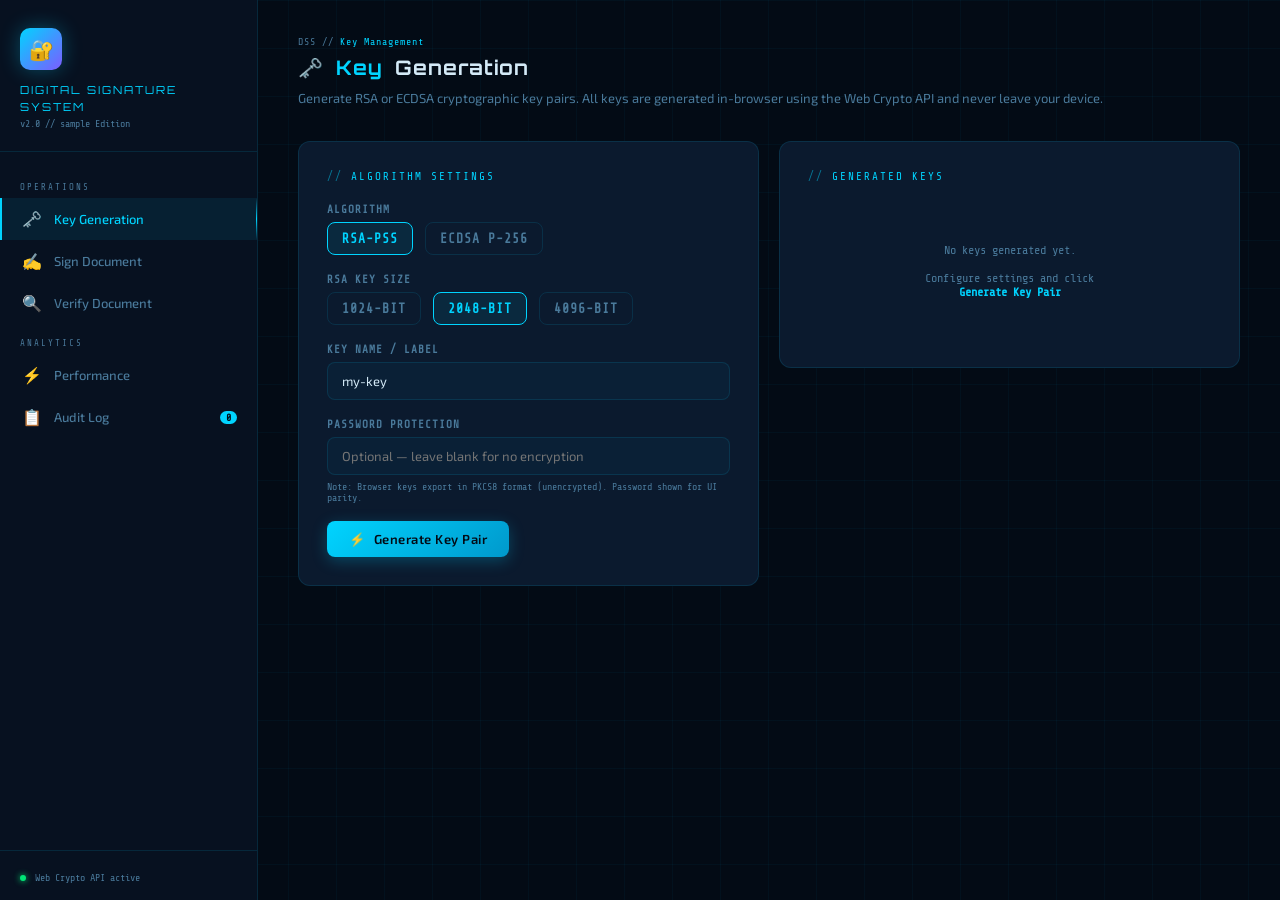
==== index.html @ 2f8202ab "Rename page.html to index.html" ====
<!DOCTYPE html>
<html lang="en">
<head>
  <meta charset="UTF-8">
  <meta name="viewport" content="width=device-width, initial-scale=1.0">
  <title>Digital Signature System</title>

  <!-- Google Fonts -->
  <link rel="preconnect" href="https://fonts.googleapis.com">
  <link href="https://fonts.googleapis.com/css2?family=Orbitron:wght@400;600;800&family=Exo+2:ital,wght@0,300;0,400;0,500;0,600;1,300&family=Share+Tech+Mono&display=swap" rel="stylesheet">

  <!-- Stylesheet -->
  <link rel="stylesheet" href="style.css">
</head>
<body>

<div id="app">

  <!-- ===================== SIDEBAR ===================== -->
  <aside id="sidebar">

    <div class="logo-area">
      <div class="logo-icon">🔐</div>
      <div class="logo-title">Digital Signature<br>System</div>
      <div class="logo-sub">v2.0 // sample Edition</div>
    </div>

    <nav>
      <div class="nav-section-label">Operations</div>
      <a class="active" data-tab="keygen">
        <span class="nav-icon">🗝️</span> Key Generation
      </a>
      <a data-tab="sign">
        <span class="nav-icon">✍️</span> Sign Document
      </a>
      <a data-tab="verify">
        <span class="nav-icon">🔍</span> Verify Document
      </a>
      <div class="nav-section-label">Analytics</div>
      <a data-tab="performance">
        <span class="nav-icon">⚡</span> Performance
      </a>
      <a data-tab="audit">
        <span class="nav-icon">📋</span> Audit Log
        <span class="nav-badge" id="log-count">0</span>
      </a>
    </nav>

    <div class="sidebar-footer">
      <span class="status-dot"></span>
      <span class="status-text">Web Crypto API active</span>
    </div>

  </aside>

  <!-- ===================== MAIN ===================== -->
  <main id="main">

    <!-- ─────────────── TAB 1: KEY GENERATION ─────────────── -->
    <section id="tab-keygen" class="section active">

      <div class="section-header">
        <div class="breadcrumb">DSS // <span>Key Management</span></div>
        <h1>🗝️ <span class="accent">Key</span> Generation</h1>
        <p>Generate RSA or ECDSA cryptographic key pairs. All keys are generated in-browser using the Web Crypto API and never leave your device.</p>
      </div>

      <div class="grid-2">

        <div>
          <div class="card">
            <div class="card-title">Algorithm Settings</div>

            <div class="form-row">
              <label>Algorithm</label>
              <div class="radio-group">
                <label class="radio-opt">
                  <input type="radio" name="kg-algo" value="RSA" checked onchange="toggleKeySize()"> RSA-PSS
                </label>
                <label class="radio-opt">
                  <input type="radio" name="kg-algo" value="ECDSA" onchange="toggleKeySize()"> ECDSA P-256
                </label>
              </div>
            </div>

            <div class="form-row" id="rsa-size-row">
              <label>RSA Key Size</label>
              <div class="radio-group">
                <label class="radio-opt"><input type="radio" name="rsa-size" value="1024"> 1024-bit</label>
                <label class="radio-opt"><input type="radio" name="rsa-size" value="2048" checked> 2048-bit</label>
                <label class="radio-opt"><input type="radio" name="rsa-size" value="4096"> 4096-bit</label>
              </div>
            </div>

            <div class="form-row">
              <label>Key Name / Label</label>
              <input type="text" id="kg-label" placeholder="e.g. my-signing-key" value="my-key">
            </div>

            <div class="form-row">
              <label>Password Protection</label>
              <input type="password" id="kg-password" placeholder="Optional — leave blank for no encryption">
              <small style="color:var(--muted);font-size:10px;font-family:var(--font-mono)">
                Note: Browser keys export in PKCS8 format (unencrypted). Password shown for UI parity.
              </small>
            </div>

            <div style="margin-top:8px">
              <button class="btn btn-primary" id="kg-btn" onclick="generateKeys()">
                <span id="kg-btn-icon">⚡</span> Generate Key Pair
              </button>
            </div>
          </div>
        </div>

        <div>
          <div class="card">
            <div class="card-title">Generated Keys</div>

            <div id="kg-result" class="result-box"></div>

            <div id="kg-empty" style="text-align:center;padding:40px 0;color:var(--muted);font-family:var(--font-mono);font-size:12px">
              No keys generated yet.<br><br>Configure settings and click<br>
              <strong style="color:var(--primary)">Generate Key Pair</strong>
            </div>

            <div class="form-row" id="kg-priv-section" style="display:none">
              <label>Private Key (PKCS8 PEM)</label>
              <div class="key-preview" id="kg-priv-preview"></div>
              <div style="margin-top:10px;display:flex;gap:8px;flex-wrap:wrap">
                <button class="btn btn-secondary" onclick="downloadKey('private')" style="font-size:12px;padding:7px 14px">⬇ Download Private Key</button>
                <button class="btn btn-secondary" onclick="copyKey('private')" style="font-size:12px;padding:7px 14px">📋 Copy</button>
              </div>
            </div>

            <div class="sep" id="kg-sep" style="display:none"></div>

            <div class="form-row" id="kg-pub-section" style="display:none">
              <label>Public Key (SPKI PEM)</label>
              <div class="key-preview" id="kg-pub-preview"></div>
              <div style="margin-top:10px;display:flex;gap:8px;flex-wrap:wrap">
                <button class="btn btn-secondary" onclick="downloadKey('public')" style="font-size:12px;padding:7px 14px">⬇ Download Public Key</button>
                <button class="btn btn-secondary" onclick="copyKey('public')" style="font-size:12px;padding:7px 14px">📋 Copy</button>
              </div>
            </div>

          </div>
        </div>

      </div>
    </section>


    <!-- ─────────────── TAB 2: SIGN DOCUMENT ─────────────── -->
    <section id="tab-sign" class="section">

      <div class="section-header">
        <div class="breadcrumb">DSS // <span>Document Signing</span></div>
        <h1>✍️ <span class="accent">Sign</span> Document</h1>
        <p>Sign any file with your private key using RSA-PSS or ECDSA. A <code style="color:var(--primary);font-size:12px">.sig</code> JSON file will be generated for later verification.</p>
      </div>

      <div class="grid-2">

        <div>
          <div class="card">
            <div class="card-title">Document to Sign</div>
            <div class="drop-zone" id="sign-file-zone">
              <input type="file" id="sign-file-input" onchange="handleFileSelect('sign-file', this)">
              <div class="drop-icon">📄</div>
              <div class="drop-text"><strong>Click to browse</strong> or drag &amp; drop</div>
              <div class="drop-text">Any file type accepted</div>
              <div class="drop-filename" id="sign-file-name"></div>
            </div>
            <div id="sign-file-info" style="margin-top:10px;font-family:var(--font-mono);font-size:11px;color:var(--muted);display:none"></div>
          </div>

          <div class="card">
            <div class="card-title">Private Key</div>
            <div class="drop-zone">
              <input type="file" id="sign-key-input" accept=".pem" onchange="handlePEMSelect('sign-key', this)">
              <div class="drop-icon">🔑</div>
              <div class="drop-text"><strong>Upload Private Key</strong> (.pem file)</div>
              <div class="drop-filename" id="sign-key-name"></div>
            </div>
            <div style="margin-top:10px">
              <label>Or paste PEM directly</label>
              <textarea id="sign-key-paste" rows="5"
                placeholder="-----BEGIN PRIVATE KEY-----&#10;...&#10;-----END PRIVATE KEY-----"></textarea>
            </div>
          </div>
        </div>

        <div>
          <div class="card">
            <div class="card-title">Signing Options</div>

            <div class="form-row">
              <label>Algorithm</label>
              <div class="radio-group">
                <label class="radio-opt"><input type="radio" name="sign-algo" value="RSA" checked> RSA-PSS</label>
                <label class="radio-opt"><input type="radio" name="sign-algo" value="ECDSA"> ECDSA P-256</label>
              </div>
            </div>

            <div class="form-row">
              <label>Signer Name</label>
              <input type="text" id="sign-signer" placeholder="e.g. Admin, John Doe" value="Admin">
            </div>

            <button class="btn btn-primary" id="sign-btn" onclick="doSign()"
              style="width:100%;justify-content:center;margin-top:8px">
              <span id="sign-btn-icon">✍️</span> Sign Document
            </button>

            <div id="sign-result" class="result-box"></div>

            <div id="sign-download" style="display:none;margin-top:14px">
              <button class="btn btn-secondary" onclick="downloadSig()" style="width:100%;justify-content:center">
                ⬇ Download .sig File
              </button>
            </div>
          </div>

          <div class="card">
            <div class="card-title">How it works</div>
            <div style="font-size:12px;color:var(--muted);line-height:1.9;font-family:var(--font-mono)">
              <div style="margin-bottom:6px"><span style="color:var(--primary)">01</span> &nbsp;File is hashed with SHA-256</div>
              <div style="margin-bottom:6px"><span style="color:var(--primary)">02</span> &nbsp;Hash is signed with your private key</div>
              <div style="margin-bottom:6px"><span style="color:var(--primary)">03</span> &nbsp;Signature + metadata → .sig JSON</div>
              <div><span style="color:var(--primary)">04</span> &nbsp;Share file + .sig + public key</div>
            </div>
          </div>
        </div>

      </div>
    </section>


    <!-- ─────────────── TAB 3: VERIFY DOCUMENT ─────────────── -->
    <section id="tab-verify" class="section">

      <div class="section-header">
        <div class="breadcrumb">DSS // <span>Verification</span></div>
        <h1>🔍 <span class="accent">Verify</span> Document</h1>
        <p>Verify document authenticity against a signature file. Use <strong style="color:var(--warning)">Tamper Demo</strong> to see how tampering is detected in real time.</p>
      </div>

      <div class="grid-2">

        <div>
          <div class="card">
            <div class="card-title">Original Document</div>
            <div class="drop-zone">
              <input type="file" id="ver-file-input" onchange="handleFileSelect('ver-file', this)">
              <div class="drop-icon">📄</div>
              <div class="drop-text"><strong>Upload Original File</strong></div>
              <div class="drop-filename" id="ver-file-name"></div>
            </div>
          </div>

          <div class="card">
            <div class="card-title">Signature File (.sig)</div>
            <div class="drop-zone">
              <input type="file" id="ver-sig-input" accept=".sig,.json" onchange="handleSigSelect(this)">
              <div class="drop-icon">🔏</div>
              <div class="drop-text"><strong>Upload .sig File</strong></div>
              <div class="drop-filename" id="ver-sig-name"></div>
            </div>
          </div>

          <div class="card">
            <div class="card-title">Public Key</div>
            <div class="drop-zone">
              <input type="file" id="ver-key-input" accept=".pem" onchange="handlePEMSelect('ver-key', this)">
              <div class="drop-icon">🗝️</div>
              <div class="drop-text"><strong>Upload Public Key</strong> (.pem)</div>
              <div class="drop-filename" id="ver-key-name"></div>
            </div>
            <div style="margin-top:10px">
              <textarea id="ver-key-paste" rows="4"
                placeholder="-----BEGIN PUBLIC KEY-----&#10;...&#10;-----END PUBLIC KEY-----"></textarea>
            </div>
          </div>

          <div style="display:flex;gap:12px;flex-wrap:wrap">
            <button class="btn btn-primary" id="ver-btn" onclick="doVerify(false)" style="flex:1;justify-content:center">
              🔍 Verify Signature
            </button>
            <button class="btn btn-warning" id="tamper-btn" onclick="doVerify(true)" style="flex:1;justify-content:center">
              ⚠️ Tamper Demo
            </button>
          </div>
        </div>

        <div>
          <div id="ver-status-box" class="verify-status" style="display:none">
            <div class="verify-icon" id="ver-icon"></div>
            <div class="verify-label" id="ver-label"></div>
            <div class="verify-msg" id="ver-msg"></div>
            <div class="verify-details" id="ver-details"></div>
          </div>

          <div id="ver-placeholder"
            style="text-align:center;padding:80px 20px;color:var(--muted);font-family:var(--font-mono);font-size:12px">
            Upload the three files and click<br><br>
            <span style="color:var(--primary)">[ Verify Signature ]</span><br><br>
            to check document authenticity
          </div>
        </div>

      </div>
    </section>


    <!-- ─────────────── TAB 4: PERFORMANCE ─────────────── -->
    <section id="tab-performance" class="section">

      <div class="section-header">
        <div class="breadcrumb">DSS // <span>Benchmarks</span></div>
        <h1>⚡ <span class="accent">Performance</span> Comparison</h1>
        <p>Benchmark RSA-PSS (2048-bit) vs ECDSA (P-256) across key generation, signing, and verification — running entirely in your browser.</p>
      </div>

      <div class="card" style="margin-bottom:20px">
        <div class="card-title">Test Configuration</div>
        <div style="display:flex;gap:16px;align-items:flex-end;flex-wrap:wrap">
          <div style="flex:1;min-width:220px">
            <div class="form-row">
              <label>Test File (optional)</label>
              <div class="drop-zone" style="padding:16px">
                <input type="file" id="perf-file-input" onchange="handleFileSelect('perf-file', this)">
                <div class="drop-text"><strong>Upload</strong> or use auto-generated 32 KB data</div>
                <div class="drop-filename" id="perf-file-name"></div>
              </div>
            </div>
          </div>
          <div style="flex:1;min-width:220px">
            <div class="form-row">
              <label>Iterations</label>
              <select id="perf-iters">
                <option value="1">1 iteration (fast)</option>
                <option value="3" selected>3 iterations</option>
                <option value="5">5 iterations</option>
              </select>
            </div>
            <button class="btn btn-primary" id="perf-btn" onclick="runBenchmark()"
              style="width:100%;justify-content:center">
              <span id="perf-btn-icon">⚡</span> Run Benchmark
            </button>
          </div>
        </div>
      </div>

      <div id="perf-stats" class="stats-bar" style="display:none">
        <div class="stat-card"><div class="stat-num" id="stat-rsa-keygen">—</div><div class="stat-label">RSA Keygen (ms)</div></div>
        <div class="stat-card"><div class="stat-num" id="stat-ecdsa-keygen">—</div><div class="stat-label">ECDSA Keygen (ms)</div></div>
        <div class="stat-card"><div class="stat-num" id="stat-rsa-sign">—</div><div class="stat-label">RSA Sign (ms)</div></div>
        <div class="stat-card"><div class="stat-num" id="stat-ecdsa-sign">—</div><div class="stat-label">ECDSA Sign (ms)</div></div>
      </div>

      <div class="card">
        <div class="card-title">Benchmark Results</div>
        <div id="perf-progress" style="display:none;padding:24px;text-align:center;color:var(--muted);font-family:var(--font-mono);font-size:12px">
          <div class="spinner" style="margin:0 auto 14px"></div>
          Running — <span id="perf-progress-text"></span>
        </div>
        <table class="perf-table" id="perf-table">
          <thead>
            <tr>
              <th>Metric</th>
              <th><span class="chip chip-rsa">RSA-PSS 2048</span></th>
              <th><span class="chip chip-ecdsa">ECDSA P-256</span></th>
              <th>Faster / Smaller</th>
            </tr>
          </thead>
          <tbody id="perf-tbody">
            <tr><td colspan="4" style="text-align:center;color:var(--muted);font-size:12px;padding:40px">No data yet. Run the benchmark above.</td></tr>
          </tbody>
        </table>
        <div id="perf-note" style="display:none;margin-top:16px;padding:14px;background:rgba(0,200,255,0.05);border-radius:8px;font-family:var(--font-mono);font-size:11px;color:var(--muted);line-height:1.8">
          <strong style="color:var(--primary)">Key Insight:</strong>
          ECDSA P-256 provides equivalent security to RSA-2048 with much smaller key and signature sizes, and generally faster key generation &amp; signing. Timings vary by hardware and browser.
        </div>
      </div>

    </section>


    <!-- ─────────────── TAB 5: AUDIT LOG ─────────────── -->
    <section id="tab-audit" class="section">

      <div class="section-header">
        <div class="breadcrumb">DSS // <span>System Logs</span></div>
        <h1>📋 <span class="accent">Audit</span> Log</h1>
        <p>Real-time log of all cryptographic operations in this session. Stored in-memory only — cleared on page refresh.</p>
      </div>

      <div class="stats-bar">
        <div class="stat-card"><div class="stat-num" id="total-ops">0</div><div class="stat-label">Total Operations</div></div>
        <div class="stat-card"><div class="stat-num" id="total-signs">0</div><div class="stat-label">Files Signed</div></div>
        <div class="stat-card"><div class="stat-num" id="total-valid">0</div><div class="stat-label">Valid Verifications</div></div>
        <div class="stat-card"><div class="stat-num" id="total-invalid">0</div><div class="stat-label">Failed / Invalid</div></div>
      </div>

      <div class="card">
        <div style="display:flex;align-items:center;justify-content:space-between;margin-bottom:16px">
          <div class="card-title" style="margin-bottom:0">Terminal Output</div>
          <div style="display:flex;gap:8px">
            <button class="btn btn-secondary" onclick="clearLog()" style="font-size:11px;padding:6px 12px">🗑 Clear</button>
            <button class="btn btn-secondary" onclick="exportLog()" style="font-size:11px;padding:6px 12px">⬇ Export JSON</button>
          </div>
        </div>
        <div class="terminal" id="audit-terminal">
          <div class="terminal-empty" id="audit-empty">
            [ No operations logged yet ]<br>
            Perform a signing or verification to see entries here.
          </div>
        </div>
      </div>

    </section>

  </main>
</div>

<!-- Toast notification -->
<div id="toast"></div>

<!-- App logic -->
<script src="app.js"></script>

</body>
</html>
---- style.css ----
/* =====================================================
   DIGITAL SIGNATURE SYSTEM — style.css
   ===================================================== */

:root {
  --bg:        #030b15;
  --surface:   #071120;
  --card:      #0b1a2e;
  --border:    rgba(0,200,255,0.12);
  --border-hi: rgba(0,200,255,0.4);
  --primary:   #00d4ff;
  --primary-dim:#007a96;
  --purple:    #7c5cff;
  --success:   #00e676;
  --danger:    #ff3b5c;
  --warning:   #ffb300;
  --text:      #d4eaf7;
  --muted:     #4a7a9b;
  --font-head: 'Orbitron', sans-serif;
  --font-body: 'Exo 2', sans-serif;
  --font-mono: 'Share Tech Mono', monospace;
  --sidebar-w: 258px;
  --radius:    12px;
}

*, *::before, *::after { box-sizing: border-box; margin: 0; padding: 0; }

body {
  background: var(--bg);
  color: var(--text);
  font-family: var(--font-body);
  font-size: 14px;
  min-height: 100vh;
  overflow-x: hidden;
}

/* Animated grid background */
body::before {
  content: '';
  position: fixed; inset: 0; z-index: 0; pointer-events: none;
  background-image:
    linear-gradient(rgba(0,200,255,0.04) 1px, transparent 1px),
    linear-gradient(90deg, rgba(0,200,255,0.04) 1px, transparent 1px);
  background-size: 48px 48px;
}

#app { display: flex; min-height: 100vh; position: relative; z-index: 1; }


/* =====================================================
   SIDEBAR
   ===================================================== */

#sidebar {
  width: var(--sidebar-w);
  min-height: 100vh;
  background: var(--surface);
  border-right: 1px solid var(--border);
  display: flex;
  flex-direction: column;
  position: fixed;
  top: 0; left: 0; bottom: 0;
  z-index: 100;
}

.logo-area {
  padding: 28px 20px 22px;
  border-bottom: 1px solid var(--border);
}
.logo-icon {
  width: 42px; height: 42px;
  background: linear-gradient(135deg, var(--primary), var(--purple));
  border-radius: 10px;
  display: flex; align-items: center; justify-content: center;
  font-size: 20px; margin-bottom: 12px;
  box-shadow: 0 0 20px rgba(0,212,255,0.3);
}
.logo-title {
  font-family: var(--font-head);
  font-size: 11px; letter-spacing: 2px;
  color: var(--primary); text-transform: uppercase;
  line-height: 1.5;
}
.logo-sub { font-size: 10px; color: var(--muted); margin-top: 3px; font-family: var(--font-mono); }

nav { flex: 1; padding: 16px 0; }

.nav-section-label {
  font-family: var(--font-mono);
  font-size: 9px; letter-spacing: 2px;
  color: var(--muted); text-transform: uppercase;
  padding: 14px 20px 6px;
}

nav a {
  display: flex; align-items: center; gap: 12px;
  padding: 11px 20px;
  color: var(--muted);
  font-size: 13px; font-weight: 500;
  cursor: pointer; text-decoration: none;
  transition: all 0.2s;
  border-left: 2px solid transparent;
  position: relative;
}
nav a:hover { color: var(--text); background: rgba(0,200,255,0.05); }
nav a.active {
  color: var(--primary);
  background: rgba(0,200,255,0.08);
  border-left-color: var(--primary);
}
nav a.active::after {
  content: '';
  position: absolute; right: 0; top: 0; bottom: 0;
  width: 1px;
  background: linear-gradient(to bottom, transparent, var(--primary), transparent);
}

.nav-icon { font-size: 16px; width: 20px; text-align: center; flex-shrink: 0; }

.nav-badge {
  margin-left: auto;
  background: var(--primary);
  color: var(--bg);
  font-size: 10px; font-weight: 700;
  border-radius: 10px; padding: 1px 6px;
  font-family: var(--font-mono);
}

.sidebar-footer {
  padding: 16px 20px;
  border-top: 1px solid var(--border);
}

.status-dot {
  width: 6px; height: 6px; border-radius: 50%;
  background: var(--success);
  display: inline-block;
  box-shadow: 0 0 6px var(--success);
  margin-right: 6px;
  animation: pulse 2s infinite;
}

.status-text { font-family: var(--font-mono); font-size: 10px; color: var(--muted); }

@keyframes pulse { 0%,100%{opacity:1;} 50%{opacity:0.4;} }


/* =====================================================
   MAIN CONTENT
   ===================================================== */

#main {
  margin-left: var(--sidebar-w);
  flex: 1; padding: 36px 40px;
  min-height: 100vh;
}

/* Section transitions */
.section { display: none; animation: fadeSlide 0.3s ease; }
.section.active { display: block; }

@keyframes fadeSlide {
  from { opacity: 0; transform: translateY(10px); }
  to   { opacity: 1; transform: translateY(0);    }
}

/* Section header */
.section-header { margin-bottom: 32px; }

.section-header h1 {
  font-family: var(--font-head);
  font-size: 20px; letter-spacing: 1px;
  color: var(--text);
  display: flex; align-items: center; gap: 12px;
}
.section-header h1 span.accent { color: var(--primary); }
.section-header p { color: var(--muted); margin-top: 8px; font-size: 13px; line-height: 1.6; }

.breadcrumb {
  font-family: var(--font-mono);
  font-size: 10px; color: var(--muted);
  margin-bottom: 8px; letter-spacing: 1px;
}
.breadcrumb span { color: var(--primary); }


/* =====================================================
   CARDS
   ===================================================== */

.card {
  background: var(--card);
  border: 1px solid var(--border);
  border-radius: var(--radius);
  padding: 28px;
  margin-bottom: 20px;
  transition: border-color 0.2s;
}
.card:hover { border-color: rgba(0,200,255,0.22); }

.card-title {
  font-family: var(--font-mono);
  font-size: 11px; letter-spacing: 2px;
  text-transform: uppercase; color: var(--primary);
  margin-bottom: 20px;
  display: flex; align-items: center; gap: 8px;
}
.card-title::before { content: '//'; opacity: 0.5; }

/* Grids */
.grid-2 { display: grid; grid-template-columns: 1fr 1fr; gap: 20px; }
.grid-3 { display: grid; grid-template-columns: 1fr 1fr 1fr; gap: 20px; }


/* =====================================================
   FORM ELEMENTS
   ===================================================== */

.form-row { display: flex; flex-direction: column; gap: 6px; margin-bottom: 18px; }
.form-row:last-child { margin-bottom: 0; }

label {
  font-size: 11px; font-weight: 600; letter-spacing: 1px;
  text-transform: uppercase; color: var(--muted);
  font-family: var(--font-mono);
}

input[type="text"],
input[type="password"],
select,
textarea {
  background: rgba(0,200,255,0.04);
  border: 1px solid var(--border);
  border-radius: 8px;
  color: var(--text);
  font-family: var(--font-body);
  font-size: 13px;
  padding: 10px 14px;
  outline: none;
  transition: border-color 0.2s, box-shadow 0.2s;
  width: 100%;
}
input:focus, select:focus, textarea:focus {
  border-color: var(--primary-dim);
  box-shadow: 0 0 0 3px rgba(0,212,255,0.08);
}
select option { background: var(--card); }
textarea { resize: vertical; font-family: var(--font-mono); font-size: 10px; }

/* Radio groups */
.radio-group { display: flex; gap: 12px; flex-wrap: wrap; }

.radio-opt {
  display: flex; align-items: center; gap: 8px;
  cursor: pointer; padding: 8px 14px;
  border: 1px solid var(--border);
  border-radius: 8px;
  transition: all 0.2s;
  font-size: 13px;
  background: transparent;
  color: var(--muted);
}
.radio-opt:has(input:checked) {
  border-color: var(--primary);
  color: var(--primary);
  background: rgba(0,212,255,0.08);
}
.radio-opt input { display: none; }

/* File drop zone */
.drop-zone {
  border: 2px dashed var(--border);
  border-radius: var(--radius);
  padding: 28px 20px;
  text-align: center;
  cursor: pointer;
  transition: all 0.2s;
  background: rgba(0,200,255,0.02);
  position: relative;
}
.drop-zone:hover,
.drop-zone.dragover {
  border-color: var(--primary);
  background: rgba(0,200,255,0.06);
}
.drop-zone input[type="file"] {
  position: absolute; inset: 0;
  opacity: 0; cursor: pointer;
  width: 100%; height: 100%;
}
.drop-icon { font-size: 28px; margin-bottom: 8px; }
.drop-text { font-size: 12px; color: var(--muted); }
.drop-text strong { color: var(--primary); }
.drop-filename {
  font-family: var(--font-mono);
  font-size: 11px; color: var(--success);
  margin-top: 8px; word-break: break-all;
}


/* =====================================================
   BUTTONS
   ===================================================== */

.btn {
  display: inline-flex; align-items: center; gap: 8px;
  padding: 10px 22px; border-radius: 8px;
  font-family: var(--font-body); font-size: 13px; font-weight: 600;
  cursor: pointer; border: none; transition: all 0.2s;
  letter-spacing: 0.5px;
}

.btn-primary {
  background: linear-gradient(135deg, var(--primary), #0099cc);
  color: var(--bg);
  box-shadow: 0 4px 15px rgba(0,212,255,0.25);
}
.btn-primary:hover { transform: translateY(-1px); box-shadow: 0 6px 20px rgba(0,212,255,0.4); }
.btn-primary:active { transform: translateY(0); }

.btn-secondary {
  background: transparent;
  color: var(--primary);
  border: 1px solid var(--primary);
}
.btn-secondary:hover { background: rgba(0,212,255,0.08); }

.btn-warning {
  background: linear-gradient(135deg, var(--warning), #e6a000);
  color: var(--bg);
  box-shadow: 0 4px 15px rgba(255,179,0,0.2);
}
.btn-warning:hover { transform: translateY(-1px); box-shadow: 0 6px 20px rgba(255,179,0,0.35); }

.btn-danger {
  background: linear-gradient(135deg, var(--danger), #cc1e3a);
  color: #fff;
}

.btn:disabled { opacity: 0.45; cursor: not-allowed; transform: none !important; }


/* =====================================================
   RESULT BOXES
   ===================================================== */

.result-box {
  border-radius: var(--radius);
  padding: 16px 20px;
  font-family: var(--font-mono);
  font-size: 12px; line-height: 1.7;
  display: none;
  margin-top: 18px;
  border: 1px solid;
  white-space: pre-wrap;
}
.result-box.visible { display: block; }
.result-box.success { background: rgba(0,230,118,0.07); border-color: rgba(0,230,118,0.3); color: var(--success); }
.result-box.error   { background: rgba(255,59,92,0.07);  border-color: rgba(255,59,92,0.3);  color: var(--danger);  }
.result-box.info    { background: rgba(0,212,255,0.06);  border-color: rgba(0,212,255,0.25); color: var(--primary); }
.result-box.warning { background: rgba(255,179,0,0.07); border-color: rgba(255,179,0,0.3);  color: var(--warning); }


/* =====================================================
   VERIFY STATUS
   ===================================================== */

.verify-status {
  text-align: center; padding: 32px;
  border-radius: var(--radius);
  border: 1px solid var(--border);
  background: var(--card);
  margin-top: 20px;
  transition: border-color 0.4s;
}
.verify-icon  { font-size: 48px; margin-bottom: 12px; }
.verify-label { font-family: var(--font-head); font-size: 22px; letter-spacing: 2px; margin-bottom: 8px; }
.verify-msg   { font-size: 12px; color: var(--muted); font-family: var(--font-mono); }

.verify-details {
  margin-top: 20px;
  background: rgba(0,0,0,0.3);
  border-radius: 8px; padding: 16px;
  text-align: left;
  font-family: var(--font-mono); font-size: 11px; line-height: 1.9;
  color: var(--text); border: 1px solid var(--border);
}
.detail-row { display: flex; gap: 12px; }
.detail-key { color: var(--muted); min-width: 140px; }
.detail-val { color: var(--primary); word-break: break-all; }


/* =====================================================
   PERFORMANCE TABLE
   ===================================================== */

.perf-table { width: 100%; border-collapse: collapse; margin-top: 8px; }

.perf-table th {
  font-family: var(--font-mono); font-size: 10px;
  letter-spacing: 2px; text-transform: uppercase;
  color: var(--muted); padding: 10px 16px;
  border-bottom: 1px solid var(--border);
  text-align: left;
}
.perf-table td {
  padding: 12px 16px; font-size: 13px;
  border-bottom: 1px solid rgba(0,200,255,0.06);
  font-family: var(--font-mono);
}
.perf-table tr:last-child td { border-bottom: none; }
.perf-table tr:hover td { background: rgba(0,200,255,0.04); }
.perf-table .metric-name { color: var(--text); font-size: 12px; }
.perf-table .rsa-val  { color: var(--purple); }
.perf-table .ecdsa-val { color: var(--primary); }

.bar-wrap { display: flex; align-items: center; gap: 10px; }
.bar { height: 6px; border-radius: 3px; min-width: 4px; transition: width 0.5s ease; }
.bar-rsa   { background: var(--purple); }
.bar-ecdsa { background: var(--primary); }


/* =====================================================
   AUDIT TERMINAL
   ===================================================== */

.stats-bar { display: flex; gap: 16px; margin-bottom: 28px; }

.stat-card {
  flex: 1; background: var(--card);
  border: 1px solid var(--border);
  border-radius: var(--radius);
  padding: 16px 20px;
  text-align: center;
}
.stat-num {
  font-family: var(--font-head);
  font-size: 24px; color: var(--primary); letter-spacing: 2px;
}
.stat-label {
  font-family: var(--font-mono); font-size: 9px;
  color: var(--muted); text-transform: uppercase;
  letter-spacing: 2px; margin-top: 4px;
}

.terminal {
  background: #040a0f;
  border: 1px solid var(--border);
  border-radius: var(--radius);
  font-family: var(--font-mono); font-size: 12px; line-height: 1.8;
  padding: 20px;
  min-height: 360px; max-height: 520px;
  overflow-y: auto;
}
.terminal::-webkit-scrollbar { width: 6px; }
.terminal::-webkit-scrollbar-track { background: transparent; }
.terminal::-webkit-scrollbar-thumb { background: var(--border); border-radius: 3px; }

.log-entry {
  padding: 4px 0;
  border-bottom: 1px solid rgba(0,200,255,0.04);
}
.log-entry:last-child { border-bottom: none; }

.log-ts     { color: var(--muted); margin-right: 8px; }
.log-action { color: var(--primary); margin-right: 8px; }
.log-file   { color: var(--text); margin-right: 8px; }
.log-res-success { color: var(--success); }
.log-res-invalid { color: var(--danger); }
.log-extra  { color: var(--muted); font-size: 11px; }

.terminal-empty {
  color: var(--muted); text-align: center;
  padding: 60px 0; font-size: 13px;
}


/* =====================================================
   MISC UTILITIES
   ===================================================== */

.sep { height: 1px; background: var(--border); margin: 24px 0; }

.chip {
  display: inline-block; padding: 3px 10px;
  border-radius: 20px;
  font-size: 10px; font-family: var(--font-mono);
  font-weight: 600; letter-spacing: 1px; text-transform: uppercase;
}
.chip-rsa     { background: rgba(124,92,255,0.15); color: var(--purple);  border: 1px solid rgba(124,92,255,0.3); }
.chip-ecdsa   { background: rgba(0,212,255,0.1);   color: var(--primary); border: 1px solid rgba(0,212,255,0.25); }
.chip-success { background: rgba(0,230,118,0.1);   color: var(--success); border: 1px solid rgba(0,230,118,0.25); }
.chip-danger  { background: rgba(255,59,92,0.1);   color: var(--danger);  border: 1px solid rgba(255,59,92,0.25); }

.key-preview {
  background: #020810;
  border: 1px solid var(--border); border-radius: 8px;
  padding: 14px; font-family: var(--font-mono);
  font-size: 10px; color: var(--success);
  word-break: break-all; line-height: 1.6;
  max-height: 140px; overflow-y: auto;
  display: none;
}

.spinner {
  width: 18px; height: 18px;
  border: 2px solid rgba(0,212,255,0.2);
  border-top-color: var(--primary);
  border-radius: 50%;
  animation: spin 0.7s linear infinite;
  display: inline-block;
}
@keyframes spin { to { transform: rotate(360deg); } }

/* Toast notification */
#toast {
  position: fixed; bottom: 24px; right: 24px;
  background: var(--card); border: 1px solid var(--border);
  border-radius: 10px; padding: 14px 20px;
  font-family: var(--font-mono); font-size: 12px;
  z-index: 9999;
  transform: translateY(80px); opacity: 0;
  transition: all 0.3s ease; max-width: 320px;
}
#toast.show { transform: translateY(0); opacity: 1; }
#toast.success { border-color: rgba(0,230,118,0.4); color: var(--success); }
#toast.error   { border-color: rgba(255,59,92,0.4);  color: var(--danger);  }

/* Responsive */
@media (max-width: 900px) {
  .grid-2, .grid-3 { grid-template-columns: 1fr; }
  #main { padding: 20px; }
}
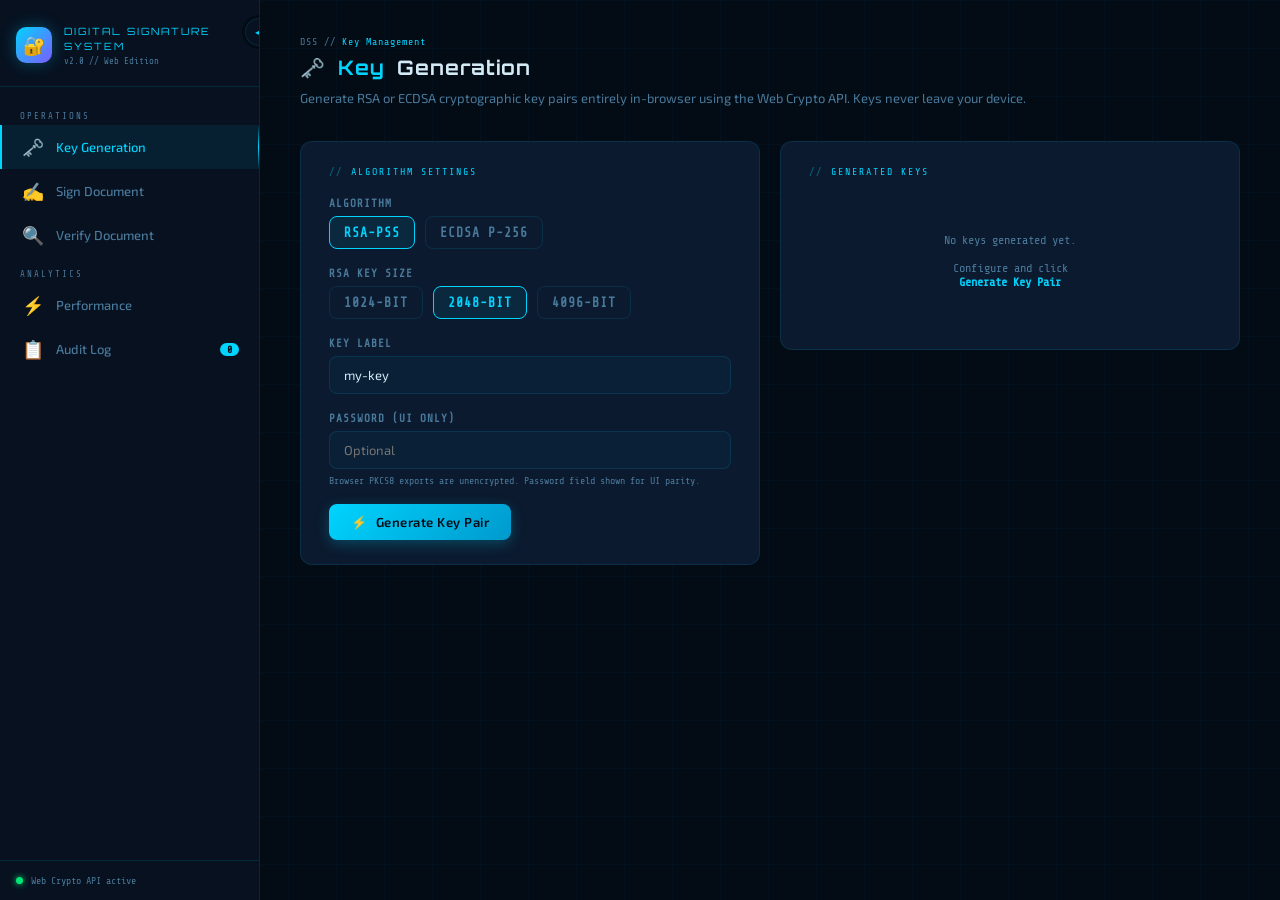
==== commit 7d7b0808: "changes" ====
--- a/index.html
+++ b/index.html
@@ -4,44 +4,67 @@
   <meta charset="UTF-8">
   <meta name="viewport" content="width=device-width, initial-scale=1.0">
   <title>Digital Signature System</title>
-
-  <!-- Google Fonts -->
   <link rel="preconnect" href="https://fonts.googleapis.com">
   <link href="https://fonts.googleapis.com/css2?family=Orbitron:wght@400;600;800&family=Exo+2:ital,wght@0,300;0,400;0,500;0,600;1,300&family=Share+Tech+Mono&display=swap" rel="stylesheet">
-
-  <!-- Stylesheet -->
   <link rel="stylesheet" href="style.css">
 </head>
 <body>
 
+<!-- ═══════════════════════════════
+     MOBILE TOP BAR
+════════════════════════════════ -->
+<header id="topbar">
+  <button id="hamburger" aria-label="Toggle menu">
+    <span></span><span></span><span></span>
+  </button>
+  <div class="tb-logo-icon">🔐</div>
+  <div class="tb-title">Digital Signature<br>System</div>
+</header>
+
+<!-- Backdrop (mobile drawer) -->
+<div id="overlay"></div>
+
 <div id="app">
 
-  <!-- ===================== SIDEBAR ===================== -->
+  <!-- ═══════════════════════════════
+       SIDEBAR
+  ════════════════════════════════ -->
   <aside id="sidebar">
+
+    <!-- Collapse toggle (desktop) -->
+    <button id="sidebar-toggle" title="Collapse sidebar">◀</button>
 
     <div class="logo-area">
       <div class="logo-icon">🔐</div>
-      <div class="logo-title">Digital Signature<br>System</div>
-      <div class="logo-sub">v2.0 // sample Edition</div>
+      <div class="logo-text">
+        <div class="logo-title">Digital Signature<br>System</div>
+        <div class="logo-sub">v2.0 // Web Edition</div>
+      </div>
     </div>
 
     <nav>
       <div class="nav-section-label">Operations</div>
-      <a class="active" data-tab="keygen">
-        <span class="nav-icon">🗝️</span> Key Generation
+      <a class="active" data-tab="keygen" data-tip="Key Generation">
+        <span class="nav-icon">🗝️</span>
+        <span class="nav-label">Key Generation</span>
       </a>
-      <a data-tab="sign">
-        <span class="nav-icon">✍️</span> Sign Document
+      <a data-tab="sign" data-tip="Sign Document">
+        <span class="nav-icon">✍️</span>
+        <span class="nav-label">Sign Document</span>
       </a>
-      <a data-tab="verify">
-        <span class="nav-icon">🔍</span> Verify Document
+      <a data-tab="verify" data-tip="Verify Document">
+        <span class="nav-icon">🔍</span>
+        <span class="nav-label">Verify Document</span>
       </a>
+
       <div class="nav-section-label">Analytics</div>
-      <a data-tab="performance">
-        <span class="nav-icon">⚡</span> Performance
+      <a data-tab="performance" data-tip="Performance">
+        <span class="nav-icon">⚡</span>
+        <span class="nav-label">Performance</span>
       </a>
-      <a data-tab="audit">
-        <span class="nav-icon">📋</span> Audit Log
+      <a data-tab="audit" data-tip="Audit Log">
+        <span class="nav-icon">📋</span>
+        <span class="nav-label">Audit Log</span>
         <span class="nav-badge" id="log-count">0</span>
       </a>
     </nav>
@@ -53,20 +76,23 @@
 
   </aside>
 
-  <!-- ===================== MAIN ===================== -->
+  <!-- ═══════════════════════════════
+       MAIN CONTENT
+  ════════════════════════════════ -->
   <main id="main">
 
-    <!-- ─────────────── TAB 1: KEY GENERATION ─────────────── -->
+
+    <!-- ────────────── TAB 1: KEY GENERATION ────────────── -->
     <section id="tab-keygen" class="section active">
 
       <div class="section-header">
         <div class="breadcrumb">DSS // <span>Key Management</span></div>
         <h1>🗝️ <span class="accent">Key</span> Generation</h1>
-        <p>Generate RSA or ECDSA cryptographic key pairs. All keys are generated in-browser using the Web Crypto API and never leave your device.</p>
+        <p>Generate RSA or ECDSA cryptographic key pairs entirely in-browser using the Web Crypto API. Keys never leave your device.</p>
       </div>
 
       <div class="grid-2">
-
+        <!-- Left -->
         <div>
           <div class="card">
             <div class="card-title">Algorithm Settings</div>
@@ -74,12 +100,8 @@
             <div class="form-row">
               <label>Algorithm</label>
               <div class="radio-group">
-                <label class="radio-opt">
-                  <input type="radio" name="kg-algo" value="RSA" checked onchange="toggleKeySize()"> RSA-PSS
-                </label>
-                <label class="radio-opt">
-                  <input type="radio" name="kg-algo" value="ECDSA" onchange="toggleKeySize()"> ECDSA P-256
-                </label>
+                <label class="radio-opt"><input type="radio" name="kg-algo" value="RSA" checked onchange="toggleKeySize()"> RSA-PSS</label>
+                <label class="radio-opt"><input type="radio" name="kg-algo" value="ECDSA" onchange="toggleKeySize()"> ECDSA P-256</label>
               </div>
             </div>
 
@@ -93,19 +115,17 @@
             </div>
 
             <div class="form-row">
-              <label>Key Name / Label</label>
+              <label>Key Label</label>
               <input type="text" id="kg-label" placeholder="e.g. my-signing-key" value="my-key">
             </div>
 
             <div class="form-row">
-              <label>Password Protection</label>
-              <input type="password" id="kg-password" placeholder="Optional — leave blank for no encryption">
-              <small style="color:var(--muted);font-size:10px;font-family:var(--font-mono)">
-                Note: Browser keys export in PKCS8 format (unencrypted). Password shown for UI parity.
-              </small>
-            </div>
-
-            <div style="margin-top:8px">
+              <label>Password (UI only)</label>
+              <input type="password" id="kg-password" placeholder="Optional">
+              <small style="color:var(--muted);font-size:10px;font-family:var(--font-mono)">Browser PKCS8 exports are unencrypted. Password field shown for UI parity.</small>
+            </div>
+
+            <div style="margin-top:10px">
               <button class="btn btn-primary" id="kg-btn" onclick="generateKeys()">
                 <span id="kg-btn-icon">⚡</span> Generate Key Pair
               </button>
@@ -113,14 +133,15 @@
           </div>
         </div>
 
+        <!-- Right -->
         <div>
           <div class="card">
             <div class="card-title">Generated Keys</div>
 
             <div id="kg-result" class="result-box"></div>
 
-            <div id="kg-empty" style="text-align:center;padding:40px 0;color:var(--muted);font-family:var(--font-mono);font-size:12px">
-              No keys generated yet.<br><br>Configure settings and click<br>
+            <div id="kg-empty" style="text-align:center;padding:36px 0;color:var(--muted);font-family:var(--font-mono);font-size:12px">
+              No keys generated yet.<br><br>Configure and click<br>
               <strong style="color:var(--primary)">Generate Key Pair</strong>
             </div>
 
@@ -128,7 +149,7 @@
               <label>Private Key (PKCS8 PEM)</label>
               <div class="key-preview" id="kg-priv-preview"></div>
               <div style="margin-top:10px;display:flex;gap:8px;flex-wrap:wrap">
-                <button class="btn btn-secondary" onclick="downloadKey('private')" style="font-size:12px;padding:7px 14px">⬇ Download Private Key</button>
+                <button class="btn btn-secondary" onclick="downloadKey('private')" style="font-size:12px;padding:7px 14px">⬇ Private Key</button>
                 <button class="btn btn-secondary" onclick="copyKey('private')" style="font-size:12px;padding:7px 14px">📋 Copy</button>
               </div>
             </div>
@@ -139,37 +160,35 @@
               <label>Public Key (SPKI PEM)</label>
               <div class="key-preview" id="kg-pub-preview"></div>
               <div style="margin-top:10px;display:flex;gap:8px;flex-wrap:wrap">
-                <button class="btn btn-secondary" onclick="downloadKey('public')" style="font-size:12px;padding:7px 14px">⬇ Download Public Key</button>
+                <button class="btn btn-secondary" onclick="downloadKey('public')" style="font-size:12px;padding:7px 14px">⬇ Public Key</button>
                 <button class="btn btn-secondary" onclick="copyKey('public')" style="font-size:12px;padding:7px 14px">📋 Copy</button>
               </div>
             </div>
 
           </div>
         </div>
-
       </div>
     </section>
 
 
-    <!-- ─────────────── TAB 2: SIGN DOCUMENT ─────────────── -->
+    <!-- ────────────── TAB 2: SIGN DOCUMENT ────────────── -->
     <section id="tab-sign" class="section">
 
       <div class="section-header">
         <div class="breadcrumb">DSS // <span>Document Signing</span></div>
         <h1>✍️ <span class="accent">Sign</span> Document</h1>
-        <p>Sign any file with your private key using RSA-PSS or ECDSA. A <code style="color:var(--primary);font-size:12px">.sig</code> JSON file will be generated for later verification.</p>
+        <p>Sign any file with your private key. A <code style="color:var(--primary)">.sig</code> JSON file is generated — share it alongside your file and public key.</p>
       </div>
 
       <div class="grid-2">
-
+        <!-- Left -->
         <div>
           <div class="card">
             <div class="card-title">Document to Sign</div>
-            <div class="drop-zone" id="sign-file-zone">
+            <div class="drop-zone">
               <input type="file" id="sign-file-input" onchange="handleFileSelect('sign-file', this)">
               <div class="drop-icon">📄</div>
-              <div class="drop-text"><strong>Click to browse</strong> or drag &amp; drop</div>
-              <div class="drop-text">Any file type accepted</div>
+              <div class="drop-text"><strong>Click or drag &amp; drop</strong> — any file type</div>
               <div class="drop-filename" id="sign-file-name"></div>
             </div>
             <div id="sign-file-info" style="margin-top:10px;font-family:var(--font-mono);font-size:11px;color:var(--muted);display:none"></div>
@@ -180,17 +199,17 @@
             <div class="drop-zone">
               <input type="file" id="sign-key-input" accept=".pem" onchange="handlePEMSelect('sign-key', this)">
               <div class="drop-icon">🔑</div>
-              <div class="drop-text"><strong>Upload Private Key</strong> (.pem file)</div>
+              <div class="drop-text"><strong>Upload Private Key</strong> (.pem)</div>
               <div class="drop-filename" id="sign-key-name"></div>
             </div>
             <div style="margin-top:10px">
-              <label>Or paste PEM directly</label>
-              <textarea id="sign-key-paste" rows="5"
-                placeholder="-----BEGIN PRIVATE KEY-----&#10;...&#10;-----END PRIVATE KEY-----"></textarea>
-            </div>
-          </div>
-        </div>
-
+              <label>Or paste PEM</label>
+              <textarea id="sign-key-paste" rows="4" placeholder="-----BEGIN PRIVATE KEY-----&#10;...&#10;-----END PRIVATE KEY-----"></textarea>
+            </div>
+          </div>
+        </div>
+
+        <!-- Right -->
         <div>
           <div class="card">
             <div class="card-title">Signing Options</div>
@@ -205,11 +224,10 @@
 
             <div class="form-row">
               <label>Signer Name</label>
-              <input type="text" id="sign-signer" placeholder="e.g. Admin, John Doe" value="Admin">
-            </div>
-
-            <button class="btn btn-primary" id="sign-btn" onclick="doSign()"
-              style="width:100%;justify-content:center;margin-top:8px">
+              <input type="text" id="sign-signer" placeholder="e.g. Admin" value="Admin">
+            </div>
+
+            <button class="btn btn-primary" id="sign-btn" onclick="doSign()" style="width:100%;justify-content:center;margin-top:8px">
               <span id="sign-btn-icon">✍️</span> Sign Document
             </button>
 
@@ -224,30 +242,29 @@
 
           <div class="card">
             <div class="card-title">How it works</div>
-            <div style="font-size:12px;color:var(--muted);line-height:1.9;font-family:var(--font-mono)">
-              <div style="margin-bottom:6px"><span style="color:var(--primary)">01</span> &nbsp;File is hashed with SHA-256</div>
-              <div style="margin-bottom:6px"><span style="color:var(--primary)">02</span> &nbsp;Hash is signed with your private key</div>
-              <div style="margin-bottom:6px"><span style="color:var(--primary)">03</span> &nbsp;Signature + metadata → .sig JSON</div>
+            <div style="font-size:12px;color:var(--muted);line-height:2;font-family:var(--font-mono)">
+              <div><span style="color:var(--primary)">01</span> &nbsp;SHA-256 hash of the file</div>
+              <div><span style="color:var(--primary)">02</span> &nbsp;Hash signed with private key</div>
+              <div><span style="color:var(--primary)">03</span> &nbsp;Signature + metadata → .sig JSON</div>
               <div><span style="color:var(--primary)">04</span> &nbsp;Share file + .sig + public key</div>
             </div>
           </div>
         </div>
-
       </div>
     </section>
 
 
-    <!-- ─────────────── TAB 3: VERIFY DOCUMENT ─────────────── -->
+    <!-- ────────────── TAB 3: VERIFY ────────────── -->
     <section id="tab-verify" class="section">
 
       <div class="section-header">
         <div class="breadcrumb">DSS // <span>Verification</span></div>
         <h1>🔍 <span class="accent">Verify</span> Document</h1>
-        <p>Verify document authenticity against a signature file. Use <strong style="color:var(--warning)">Tamper Demo</strong> to see how tampering is detected in real time.</p>
+        <p>Check document authenticity against its signature file. Use <strong style="color:var(--warning)">Tamper Demo</strong> to see detection in action.</p>
       </div>
 
       <div class="grid-2">
-
+        <!-- Left -->
         <div>
           <div class="card">
             <div class="card-title">Original Document</div>
@@ -278,14 +295,13 @@
               <div class="drop-filename" id="ver-key-name"></div>
             </div>
             <div style="margin-top:10px">
-              <textarea id="ver-key-paste" rows="4"
-                placeholder="-----BEGIN PUBLIC KEY-----&#10;...&#10;-----END PUBLIC KEY-----"></textarea>
-            </div>
-          </div>
-
-          <div style="display:flex;gap:12px;flex-wrap:wrap">
+              <textarea id="ver-key-paste" rows="3" placeholder="-----BEGIN PUBLIC KEY-----&#10;...&#10;-----END PUBLIC KEY-----"></textarea>
+            </div>
+          </div>
+
+          <div style="display:flex;gap:10px;flex-wrap:wrap">
             <button class="btn btn-primary" id="ver-btn" onclick="doVerify(false)" style="flex:1;justify-content:center">
-              🔍 Verify Signature
+              🔍 Verify
             </button>
             <button class="btn btn-warning" id="tamper-btn" onclick="doVerify(true)" style="flex:1;justify-content:center">
               ⚠️ Tamper Demo
@@ -293,6 +309,7 @@
           </div>
         </div>
 
+        <!-- Right -->
         <div>
           <div id="ver-status-box" class="verify-status" style="display:none">
             <div class="verify-icon" id="ver-icon"></div>
@@ -300,52 +317,47 @@
             <div class="verify-msg" id="ver-msg"></div>
             <div class="verify-details" id="ver-details"></div>
           </div>
-
-          <div id="ver-placeholder"
-            style="text-align:center;padding:80px 20px;color:var(--muted);font-family:var(--font-mono);font-size:12px">
-            Upload the three files and click<br><br>
-            <span style="color:var(--primary)">[ Verify Signature ]</span><br><br>
-            to check document authenticity
-          </div>
-        </div>
-
+          <div id="ver-placeholder" style="text-align:center;padding:70px 20px;color:var(--muted);font-family:var(--font-mono);font-size:12px;line-height:2">
+            Upload the three files<br>and click<br>
+            <span style="color:var(--primary)">[ Verify Signature ]</span>
+          </div>
+        </div>
       </div>
     </section>
 
 
-    <!-- ─────────────── TAB 4: PERFORMANCE ─────────────── -->
+    <!-- ────────────── TAB 4: PERFORMANCE ────────────── -->
     <section id="tab-performance" class="section">
 
       <div class="section-header">
         <div class="breadcrumb">DSS // <span>Benchmarks</span></div>
         <h1>⚡ <span class="accent">Performance</span> Comparison</h1>
-        <p>Benchmark RSA-PSS (2048-bit) vs ECDSA (P-256) across key generation, signing, and verification — running entirely in your browser.</p>
+        <p>Live benchmark of RSA-PSS (2048-bit) vs ECDSA (P-256) — key generation, signing, and verification — running in your browser.</p>
       </div>
 
       <div class="card" style="margin-bottom:20px">
         <div class="card-title">Test Configuration</div>
         <div style="display:flex;gap:16px;align-items:flex-end;flex-wrap:wrap">
-          <div style="flex:1;min-width:220px">
+          <div style="flex:1;min-width:200px">
             <div class="form-row">
               <label>Test File (optional)</label>
               <div class="drop-zone" style="padding:16px">
                 <input type="file" id="perf-file-input" onchange="handleFileSelect('perf-file', this)">
-                <div class="drop-text"><strong>Upload</strong> or use auto-generated 32 KB data</div>
+                <div class="drop-text"><strong>Upload</strong> or use 32 KB random data</div>
                 <div class="drop-filename" id="perf-file-name"></div>
               </div>
             </div>
           </div>
-          <div style="flex:1;min-width:220px">
+          <div style="flex:1;min-width:180px">
             <div class="form-row">
               <label>Iterations</label>
               <select id="perf-iters">
-                <option value="1">1 iteration (fast)</option>
+                <option value="1">1 (fast)</option>
                 <option value="3" selected>3 iterations</option>
                 <option value="5">5 iterations</option>
               </select>
             </div>
-            <button class="btn btn-primary" id="perf-btn" onclick="runBenchmark()"
-              style="width:100%;justify-content:center">
+            <button class="btn btn-primary" id="perf-btn" onclick="runBenchmark()" style="width:100%;justify-content:center">
               <span id="perf-btn-icon">⚡</span> Run Benchmark
             </button>
           </div>
@@ -353,62 +365,64 @@
       </div>
 
       <div id="perf-stats" class="stats-bar" style="display:none">
-        <div class="stat-card"><div class="stat-num" id="stat-rsa-keygen">—</div><div class="stat-label">RSA Keygen (ms)</div></div>
-        <div class="stat-card"><div class="stat-num" id="stat-ecdsa-keygen">—</div><div class="stat-label">ECDSA Keygen (ms)</div></div>
-        <div class="stat-card"><div class="stat-num" id="stat-rsa-sign">—</div><div class="stat-label">RSA Sign (ms)</div></div>
-        <div class="stat-card"><div class="stat-num" id="stat-ecdsa-sign">—</div><div class="stat-label">ECDSA Sign (ms)</div></div>
+        <div class="stat-card"><div class="stat-num" id="stat-rsa-keygen">—</div><div class="stat-label">RSA Keygen ms</div></div>
+        <div class="stat-card"><div class="stat-num" id="stat-ecdsa-keygen">—</div><div class="stat-label">ECDSA Keygen ms</div></div>
+        <div class="stat-card"><div class="stat-num" id="stat-rsa-sign">—</div><div class="stat-label">RSA Sign ms</div></div>
+        <div class="stat-card"><div class="stat-num" id="stat-ecdsa-sign">—</div><div class="stat-label">ECDSA Sign ms</div></div>
       </div>
 
       <div class="card">
-        <div class="card-title">Benchmark Results</div>
+        <div class="card-title">Results</div>
         <div id="perf-progress" style="display:none;padding:24px;text-align:center;color:var(--muted);font-family:var(--font-mono);font-size:12px">
-          <div class="spinner" style="margin:0 auto 14px"></div>
-          Running — <span id="perf-progress-text"></span>
-        </div>
-        <table class="perf-table" id="perf-table">
-          <thead>
-            <tr>
-              <th>Metric</th>
-              <th><span class="chip chip-rsa">RSA-PSS 2048</span></th>
-              <th><span class="chip chip-ecdsa">ECDSA P-256</span></th>
-              <th>Faster / Smaller</th>
-            </tr>
-          </thead>
-          <tbody id="perf-tbody">
-            <tr><td colspan="4" style="text-align:center;color:var(--muted);font-size:12px;padding:40px">No data yet. Run the benchmark above.</td></tr>
-          </tbody>
-        </table>
-        <div id="perf-note" style="display:none;margin-top:16px;padding:14px;background:rgba(0,200,255,0.05);border-radius:8px;font-family:var(--font-mono);font-size:11px;color:var(--muted);line-height:1.8">
+          <div class="spinner" style="margin:0 auto 12px"></div>
+          <span id="perf-progress-text"></span>
+        </div>
+        <div style="overflow-x:auto">
+          <table class="perf-table">
+            <thead>
+              <tr>
+                <th>Metric</th>
+                <th><span class="chip chip-rsa">RSA-PSS 2048</span></th>
+                <th><span class="chip chip-ecdsa">ECDSA P-256</span></th>
+                <th>Winner</th>
+              </tr>
+            </thead>
+            <tbody id="perf-tbody">
+              <tr><td colspan="4" style="text-align:center;color:var(--muted);padding:36px;font-size:12px">No data yet — run the benchmark above.</td></tr>
+            </tbody>
+          </table>
+        </div>
+        <div id="perf-note" style="display:none;margin-top:14px;padding:12px 16px;background:rgba(0,200,255,0.05);border-radius:8px;font-family:var(--font-mono);font-size:11px;color:var(--muted);line-height:1.8">
           <strong style="color:var(--primary)">Key Insight:</strong>
-          ECDSA P-256 provides equivalent security to RSA-2048 with much smaller key and signature sizes, and generally faster key generation &amp; signing. Timings vary by hardware and browser.
-        </div>
-      </div>
-
+          ECDSA P-256 provides equivalent security to RSA-2048 with much smaller keys and signatures.
+          Timings vary by hardware and browser crypto engine implementation.
+        </div>
+      </div>
     </section>
 
 
-    <!-- ─────────────── TAB 5: AUDIT LOG ─────────────── -->
+    <!-- ────────────── TAB 5: AUDIT LOG ────────────── -->
     <section id="tab-audit" class="section">
 
       <div class="section-header">
         <div class="breadcrumb">DSS // <span>System Logs</span></div>
         <h1>📋 <span class="accent">Audit</span> Log</h1>
-        <p>Real-time log of all cryptographic operations in this session. Stored in-memory only — cleared on page refresh.</p>
+        <p>Real-time log of all cryptographic operations in this session. In-memory only — clears on refresh.</p>
       </div>
 
       <div class="stats-bar">
-        <div class="stat-card"><div class="stat-num" id="total-ops">0</div><div class="stat-label">Total Operations</div></div>
-        <div class="stat-card"><div class="stat-num" id="total-signs">0</div><div class="stat-label">Files Signed</div></div>
-        <div class="stat-card"><div class="stat-num" id="total-valid">0</div><div class="stat-label">Valid Verifications</div></div>
-        <div class="stat-card"><div class="stat-num" id="total-invalid">0</div><div class="stat-label">Failed / Invalid</div></div>
+        <div class="stat-card"><div class="stat-num" id="total-ops">0</div><div class="stat-label">Total Ops</div></div>
+        <div class="stat-card"><div class="stat-num" id="total-signs">0</div><div class="stat-label">Signed</div></div>
+        <div class="stat-card"><div class="stat-num" id="total-valid">0</div><div class="stat-label">Valid</div></div>
+        <div class="stat-card"><div class="stat-num" id="total-invalid">0</div><div class="stat-label">Invalid</div></div>
       </div>
 
       <div class="card">
-        <div style="display:flex;align-items:center;justify-content:space-between;margin-bottom:16px">
+        <div style="display:flex;align-items:center;justify-content:space-between;margin-bottom:14px;flex-wrap:wrap;gap:8px">
           <div class="card-title" style="margin-bottom:0">Terminal Output</div>
           <div style="display:flex;gap:8px">
             <button class="btn btn-secondary" onclick="clearLog()" style="font-size:11px;padding:6px 12px">🗑 Clear</button>
-            <button class="btn btn-secondary" onclick="exportLog()" style="font-size:11px;padding:6px 12px">⬇ Export JSON</button>
+            <button class="btn btn-secondary" onclick="exportLog()" style="font-size:11px;padding:6px 12px">⬇ Export</button>
           </div>
         </div>
         <div class="terminal" id="audit-terminal">
@@ -418,17 +432,36 @@
           </div>
         </div>
       </div>
-
     </section>
 
   </main>
 </div>
 
-<!-- Toast notification -->
+<!-- ═══════════════════════════════
+     MOBILE BOTTOM NAV
+════════════════════════════════ -->
+<nav id="bottom-nav">
+  <div class="bn-item active" data-tab="keygen">
+    <span class="bn-icon">🗝️</span>Keys
+  </div>
+  <div class="bn-item" data-tab="sign">
+    <span class="bn-icon">✍️</span>Sign
+  </div>
+  <div class="bn-item" data-tab="verify">
+    <span class="bn-icon">🔍</span>Verify
+  </div>
+  <div class="bn-item" data-tab="performance">
+    <span class="bn-icon">⚡</span>Perf
+  </div>
+  <div class="bn-item" data-tab="audit">
+    <span class="bn-icon">📋</span>Log
+    <span class="bn-badge">0</span>
+  </div>
+</nav>
+
+<!-- Toast -->
 <div id="toast"></div>
 
-<!-- App logic -->
 <script src="app.js"></script>
-
 </body>
-</html>
+</html>
--- a/style.css
+++ b/style.css
@@ -3,27 +3,32 @@
    ===================================================== */
 
 :root {
-  --bg:        #030b15;
-  --surface:   #071120;
-  --card:      #0b1a2e;
-  --border:    rgba(0,200,255,0.12);
-  --border-hi: rgba(0,200,255,0.4);
-  --primary:   #00d4ff;
-  --primary-dim:#007a96;
-  --purple:    #7c5cff;
-  --success:   #00e676;
-  --danger:    #ff3b5c;
-  --warning:   #ffb300;
-  --text:      #d4eaf7;
-  --muted:     #4a7a9b;
-  --font-head: 'Orbitron', sans-serif;
-  --font-body: 'Exo 2', sans-serif;
-  --font-mono: 'Share Tech Mono', monospace;
-  --sidebar-w: 258px;
-  --radius:    12px;
+  --bg:          #030b15;
+  --surface:     #071120;
+  --card:        #0b1a2e;
+  --border:      rgba(0,200,255,0.12);
+  --border-hi:   rgba(0,200,255,0.4);
+  --primary:     #00d4ff;
+  --primary-dim: #007a96;
+  --purple:      #7c5cff;
+  --success:     #00e676;
+  --danger:      #ff3b5c;
+  --warning:     #ffb300;
+  --text:        #d4eaf7;
+  --muted:       #4a7a9b;
+  --font-head:   'Orbitron', sans-serif;
+  --font-body:   'Exo 2', sans-serif;
+  --font-mono:   'Share Tech Mono', monospace;
+  --sidebar-w:   260px;
+  --sidebar-collapsed: 64px;
+  --topbar-h:    56px;
+  --radius:      12px;
+  --transition:  0.28s cubic-bezier(0.4, 0, 0.2, 1);
 }
 
 *, *::before, *::after { box-sizing: border-box; margin: 0; padding: 0; }
+
+html { scroll-behavior: smooth; }
 
 body {
   background: var(--bg);
@@ -34,17 +39,88 @@
   overflow-x: hidden;
 }
 
-/* Animated grid background */
+/* Grid background */
 body::before {
   content: '';
   position: fixed; inset: 0; z-index: 0; pointer-events: none;
   background-image:
-    linear-gradient(rgba(0,200,255,0.04) 1px, transparent 1px),
-    linear-gradient(90deg, rgba(0,200,255,0.04) 1px, transparent 1px);
+    linear-gradient(rgba(0,200,255,0.035) 1px, transparent 1px),
+    linear-gradient(90deg, rgba(0,200,255,0.035) 1px, transparent 1px);
   background-size: 48px 48px;
 }
 
 #app { display: flex; min-height: 100vh; position: relative; z-index: 1; }
+
+
+/* =====================================================
+   MOBILE TOP BAR  (hidden on desktop)
+   ===================================================== */
+
+#topbar {
+  display: none;
+  position: fixed; top: 0; left: 0; right: 0;
+  height: var(--topbar-h);
+  background: var(--surface);
+  border-bottom: 1px solid var(--border);
+  z-index: 200;
+  align-items: center;
+  padding: 0 16px;
+  gap: 14px;
+}
+
+#topbar .tb-logo-icon {
+  width: 34px; height: 34px;
+  background: linear-gradient(135deg, var(--primary), var(--purple));
+  border-radius: 8px;
+  display: flex; align-items: center; justify-content: center;
+  font-size: 16px;
+  box-shadow: 0 0 14px rgba(0,212,255,0.35);
+  flex-shrink: 0;
+}
+
+#topbar .tb-title {
+  font-family: var(--font-head);
+  font-size: 10px; letter-spacing: 2px;
+  color: var(--primary); text-transform: uppercase;
+  flex: 1;
+  line-height: 1.4;
+}
+
+#hamburger {
+  display: flex; flex-direction: column; justify-content: center;
+  gap: 5px; width: 36px; height: 36px;
+  background: transparent; border: none; cursor: pointer;
+  padding: 6px; border-radius: 8px;
+  flex-shrink: 0;
+  transition: background var(--transition);
+}
+#hamburger:hover { background: rgba(0,200,255,0.08); }
+#hamburger span {
+  display: block; width: 22px; height: 2px;
+  background: var(--primary); border-radius: 2px;
+  transition: transform var(--transition), opacity var(--transition), width var(--transition);
+  transform-origin: center;
+}
+/* X state */
+#hamburger.open span:nth-child(1) { transform: translateY(7px) rotate(45deg); }
+#hamburger.open span:nth-child(2) { opacity: 0; width: 0; }
+#hamburger.open span:nth-child(3) { transform: translateY(-7px) rotate(-45deg); }
+
+
+/* =====================================================
+   OVERLAY BACKDROP  (mobile only)
+   ===================================================== */
+
+#overlay {
+  display: none;
+  position: fixed; inset: 0;
+  background: rgba(3,11,21,0.75);
+  z-index: 149;
+  backdrop-filter: blur(2px);
+  opacity: 0;
+  transition: opacity var(--transition);
+}
+#overlay.visible { opacity: 1; }
 
 
 /* =====================================================
@@ -60,36 +136,87 @@
   flex-direction: column;
   position: fixed;
   top: 0; left: 0; bottom: 0;
-  z-index: 100;
-}
-
+  z-index: 150;
+  transition: width var(--transition), transform var(--transition);
+  overflow: hidden;
+}
+
+/* ── Desktop collapsed state ── */
+#sidebar.collapsed {
+  width: var(--sidebar-collapsed);
+}
+
+/* ── Toggle button (desktop, inside sidebar) ── */
+#sidebar-toggle {
+  position: absolute;
+  top: 18px; right: -14px;
+  width: 28px; height: 28px;
+  background: var(--surface);
+  border: 1px solid var(--border);
+  border-radius: 50%;
+  display: flex; align-items: center; justify-content: center;
+  cursor: pointer; z-index: 10;
+  font-size: 12px; color: var(--primary);
+  transition: transform var(--transition), background var(--transition), box-shadow var(--transition);
+  box-shadow: 0 0 0 3px var(--bg);
+}
+#sidebar-toggle:hover {
+  background: var(--card);
+  box-shadow: 0 0 0 3px var(--bg), 0 0 12px rgba(0,212,255,0.3);
+}
+#sidebar.collapsed #sidebar-toggle { transform: rotate(180deg); }
+
+
+/* ── Logo area ── */
 .logo-area {
-  padding: 28px 20px 22px;
+  padding: 24px 16px 20px;
   border-bottom: 1px solid var(--border);
-}
+  display: flex; align-items: center; gap: 12px;
+  min-height: 80px; overflow: hidden; flex-shrink: 0;
+}
+
 .logo-icon {
-  width: 42px; height: 42px;
+  width: 36px; height: 36px; min-width: 36px;
   background: linear-gradient(135deg, var(--primary), var(--purple));
   border-radius: 10px;
   display: flex; align-items: center; justify-content: center;
-  font-size: 20px; margin-bottom: 12px;
-  box-shadow: 0 0 20px rgba(0,212,255,0.3);
+  font-size: 18px;
+  box-shadow: 0 0 16px rgba(0,212,255,0.3);
+}
+
+.logo-text {
+  overflow: hidden;
+  transition: opacity var(--transition), width var(--transition);
+  white-space: nowrap;
 }
 .logo-title {
   font-family: var(--font-head);
-  font-size: 11px; letter-spacing: 2px;
-  color: var(--primary); text-transform: uppercase;
-  line-height: 1.5;
-}
-.logo-sub { font-size: 10px; color: var(--muted); margin-top: 3px; font-family: var(--font-mono); }
-
-nav { flex: 1; padding: 16px 0; }
+  font-size: 10px; letter-spacing: 2px;
+  color: var(--primary); text-transform: uppercase; line-height: 1.5;
+}
+.logo-sub { font-size: 9px; color: var(--muted); margin-top: 2px; font-family: var(--font-mono); }
+
+/* hide text when collapsed */
+#sidebar.collapsed .logo-text { opacity: 0; width: 0; pointer-events: none; }
+#sidebar.collapsed .nav-section-label { opacity: 0; pointer-events: none; }
+#sidebar.collapsed .nav-label { opacity: 0; width: 0; }
+#sidebar.collapsed .nav-badge { display: none; }
+#sidebar.collapsed nav a { justify-content: center; padding: 12px 0; }
+#sidebar.collapsed .sidebar-footer .status-text { display: none; }
+
+
+/* ── Nav ── */
+nav { flex: 1; padding: 12px 0; overflow-y: auto; overflow-x: hidden; }
+nav::-webkit-scrollbar { width: 3px; }
+nav::-webkit-scrollbar-thumb { background: var(--border); }
 
 .nav-section-label {
   font-family: var(--font-mono);
   font-size: 9px; letter-spacing: 2px;
   color: var(--muted); text-transform: uppercase;
-  padding: 14px 20px 6px;
+  padding: 12px 20px 4px;
+  white-space: nowrap;
+  transition: opacity var(--transition);
 }
 
 nav a {
@@ -98,9 +225,10 @@
   color: var(--muted);
   font-size: 13px; font-weight: 500;
   cursor: pointer; text-decoration: none;
-  transition: all 0.2s;
+  transition: color 0.2s, background 0.2s, padding 0.28s;
   border-left: 2px solid transparent;
   position: relative;
+  white-space: nowrap; overflow: hidden;
 }
 nav a:hover { color: var(--text); background: rgba(0,200,255,0.05); }
 nav a.active {
@@ -110,39 +238,62 @@
 }
 nav a.active::after {
   content: '';
-  position: absolute; right: 0; top: 0; bottom: 0;
-  width: 1px;
+  position: absolute; right: 0; top: 0; bottom: 0; width: 1px;
   background: linear-gradient(to bottom, transparent, var(--primary), transparent);
 }
 
-.nav-icon { font-size: 16px; width: 20px; text-align: center; flex-shrink: 0; }
+.nav-icon { font-size: 18px; width: 22px; text-align: center; flex-shrink: 0; }
+
+.nav-label {
+  overflow: hidden;
+  transition: opacity var(--transition), width var(--transition);
+  white-space: nowrap;
+}
 
 .nav-badge {
   margin-left: auto;
-  background: var(--primary);
-  color: var(--bg);
+  background: var(--primary); color: var(--bg);
   font-size: 10px; font-weight: 700;
-  border-radius: 10px; padding: 1px 6px;
-  font-family: var(--font-mono);
-}
-
+  border-radius: 10px; padding: 1px 7px;
+  font-family: var(--font-mono); flex-shrink: 0;
+}
+
+/* ── Sidebar tooltip on collapsed ── */
+nav a[data-tip]::before {
+  content: attr(data-tip);
+  position: absolute; left: calc(var(--sidebar-collapsed) + 8px);
+  background: var(--card); border: 1px solid var(--border);
+  color: var(--text); font-size: 12px; padding: 6px 12px;
+  border-radius: 8px; white-space: nowrap;
+  opacity: 0; pointer-events: none;
+  transition: opacity 0.15s;
+  z-index: 999;
+  box-shadow: 0 4px 16px rgba(0,0,0,0.4);
+}
+#sidebar.collapsed nav a:hover::before { opacity: 1; }
+
+
+/* ── Footer ── */
 .sidebar-footer {
-  padding: 16px 20px;
+  padding: 14px 16px;
   border-top: 1px solid var(--border);
+  display: flex; align-items: center; gap: 8px;
+  overflow: hidden; flex-shrink: 0;
 }
 
 .status-dot {
-  width: 6px; height: 6px; border-radius: 50%;
+  width: 7px; height: 7px; min-width: 7px; border-radius: 50%;
   background: var(--success);
-  display: inline-block;
   box-shadow: 0 0 6px var(--success);
-  margin-right: 6px;
-  animation: pulse 2s infinite;
-}
-
-.status-text { font-family: var(--font-mono); font-size: 10px; color: var(--muted); }
-
-@keyframes pulse { 0%,100%{opacity:1;} 50%{opacity:0.4;} }
+  animation: pulse 2.5s infinite;
+}
+.status-text {
+  font-family: var(--font-mono); font-size: 10px; color: var(--muted);
+  white-space: nowrap; overflow: hidden;
+  transition: opacity var(--transition);
+}
+
+@keyframes pulse { 0%,100%{opacity:1;} 50%{opacity:0.35;} }
 
 
 /* =====================================================
@@ -153,18 +304,19 @@
   margin-left: var(--sidebar-w);
   flex: 1; padding: 36px 40px;
   min-height: 100vh;
-}
-
-/* Section transitions */
+  transition: margin-left var(--transition);
+}
+
+#main.collapsed { margin-left: var(--sidebar-collapsed); }
+
 .section { display: none; animation: fadeSlide 0.3s ease; }
 .section.active { display: block; }
 
 @keyframes fadeSlide {
-  from { opacity: 0; transform: translateY(10px); }
-  to   { opacity: 1; transform: translateY(0);    }
-}
-
-/* Section header */
+  from { opacity: 0; transform: translateY(12px); }
+  to   { opacity: 1; transform: translateY(0); }
+}
+
 .section-header { margin-bottom: 32px; }
 
 .section-header h1 {
@@ -192,7 +344,7 @@
   background: var(--card);
   border: 1px solid var(--border);
   border-radius: var(--radius);
-  padding: 28px;
+  padding: 24px 28px;
   margin-bottom: 20px;
   transition: border-color 0.2s;
 }
@@ -200,14 +352,13 @@
 
 .card-title {
   font-family: var(--font-mono);
-  font-size: 11px; letter-spacing: 2px;
+  font-size: 10px; letter-spacing: 2px;
   text-transform: uppercase; color: var(--primary);
   margin-bottom: 20px;
   display: flex; align-items: center; gap: 8px;
 }
-.card-title::before { content: '//'; opacity: 0.5; }
-
-/* Grids */
+.card-title::before { content: '//'; opacity: 0.45; }
+
 .grid-2 { display: grid; grid-template-columns: 1fr 1fr; gap: 20px; }
 .grid-3 { display: grid; grid-template-columns: 1fr 1fr 1fr; gap: 20px; }
 
@@ -247,8 +398,7 @@
 select option { background: var(--card); }
 textarea { resize: vertical; font-family: var(--font-mono); font-size: 10px; }
 
-/* Radio groups */
-.radio-group { display: flex; gap: 12px; flex-wrap: wrap; }
+.radio-group { display: flex; gap: 10px; flex-wrap: wrap; }
 
 .radio-opt {
   display: flex; align-items: center; gap: 8px;
@@ -257,43 +407,37 @@
   border-radius: 8px;
   transition: all 0.2s;
   font-size: 13px;
-  background: transparent;
-  color: var(--muted);
+  background: transparent; color: var(--muted);
 }
 .radio-opt:has(input:checked) {
-  border-color: var(--primary);
-  color: var(--primary);
+  border-color: var(--primary); color: var(--primary);
   background: rgba(0,212,255,0.08);
 }
 .radio-opt input { display: none; }
 
-/* File drop zone */
+/* Drop zone */
 .drop-zone {
   border: 2px dashed var(--border);
   border-radius: var(--radius);
-  padding: 28px 20px;
-  text-align: center;
-  cursor: pointer;
+  padding: 24px 16px;
+  text-align: center; cursor: pointer;
   transition: all 0.2s;
   background: rgba(0,200,255,0.02);
   position: relative;
 }
-.drop-zone:hover,
-.drop-zone.dragover {
+.drop-zone:hover, .drop-zone.dragover {
   border-color: var(--primary);
   background: rgba(0,200,255,0.06);
 }
 .drop-zone input[type="file"] {
   position: absolute; inset: 0;
-  opacity: 0; cursor: pointer;
-  width: 100%; height: 100%;
-}
-.drop-icon { font-size: 28px; margin-bottom: 8px; }
+  opacity: 0; cursor: pointer; width: 100%; height: 100%;
+}
+.drop-icon { font-size: 26px; margin-bottom: 6px; }
 .drop-text { font-size: 12px; color: var(--muted); }
 .drop-text strong { color: var(--primary); }
 .drop-filename {
-  font-family: var(--font-mono);
-  font-size: 11px; color: var(--success);
+  font-family: var(--font-mono); font-size: 11px; color: var(--success);
   margin-top: 8px; word-break: break-all;
 }
 
@@ -309,18 +453,16 @@
   cursor: pointer; border: none; transition: all 0.2s;
   letter-spacing: 0.5px;
 }
-
 .btn-primary {
   background: linear-gradient(135deg, var(--primary), #0099cc);
   color: var(--bg);
-  box-shadow: 0 4px 15px rgba(0,212,255,0.25);
+  box-shadow: 0 4px 14px rgba(0,212,255,0.25);
 }
 .btn-primary:hover { transform: translateY(-1px); box-shadow: 0 6px 20px rgba(0,212,255,0.4); }
 .btn-primary:active { transform: translateY(0); }
 
 .btn-secondary {
-  background: transparent;
-  color: var(--primary);
+  background: transparent; color: var(--primary);
   border: 1px solid var(--primary);
 }
 .btn-secondary:hover { background: rgba(0,212,255,0.08); }
@@ -328,16 +470,12 @@
 .btn-warning {
   background: linear-gradient(135deg, var(--warning), #e6a000);
   color: var(--bg);
-  box-shadow: 0 4px 15px rgba(255,179,0,0.2);
+  box-shadow: 0 4px 14px rgba(255,179,0,0.2);
 }
 .btn-warning:hover { transform: translateY(-1px); box-shadow: 0 6px 20px rgba(255,179,0,0.35); }
 
-.btn-danger {
-  background: linear-gradient(135deg, var(--danger), #cc1e3a);
-  color: #fff;
-}
-
-.btn:disabled { opacity: 0.45; cursor: not-allowed; transform: none !important; }
+.btn-danger { background: linear-gradient(135deg, var(--danger), #cc1e3a); color: #fff; }
+.btn:disabled { opacity: 0.4; cursor: not-allowed; transform: none !important; }
 
 
 /* =====================================================
@@ -346,13 +484,9 @@
 
 .result-box {
   border-radius: var(--radius);
-  padding: 16px 20px;
-  font-family: var(--font-mono);
-  font-size: 12px; line-height: 1.7;
-  display: none;
-  margin-top: 18px;
-  border: 1px solid;
-  white-space: pre-wrap;
+  padding: 14px 18px;
+  font-family: var(--font-mono); font-size: 12px; line-height: 1.7;
+  display: none; margin-top: 16px; border: 1px solid; white-space: pre-wrap;
 }
 .result-box.visible { display: block; }
 .result-box.success { background: rgba(0,230,118,0.07); border-color: rgba(0,230,118,0.3); color: var(--success); }
@@ -366,28 +500,25 @@
    ===================================================== */
 
 .verify-status {
-  text-align: center; padding: 32px;
+  text-align: center; padding: 30px 24px;
   border-radius: var(--radius);
   border: 1px solid var(--border);
   background: var(--card);
-  margin-top: 20px;
   transition: border-color 0.4s;
 }
-.verify-icon  { font-size: 48px; margin-bottom: 12px; }
-.verify-label { font-family: var(--font-head); font-size: 22px; letter-spacing: 2px; margin-bottom: 8px; }
+.verify-icon  { font-size: 46px; margin-bottom: 10px; }
+.verify-label { font-family: var(--font-head); font-size: 20px; letter-spacing: 2px; margin-bottom: 8px; }
 .verify-msg   { font-size: 12px; color: var(--muted); font-family: var(--font-mono); }
-
 .verify-details {
-  margin-top: 20px;
-  background: rgba(0,0,0,0.3);
-  border-radius: 8px; padding: 16px;
+  margin-top: 18px; background: rgba(0,0,0,0.3);
+  border-radius: 8px; padding: 14px;
   text-align: left;
   font-family: var(--font-mono); font-size: 11px; line-height: 1.9;
   color: var(--text); border: 1px solid var(--border);
 }
-.detail-row { display: flex; gap: 12px; }
-.detail-key { color: var(--muted); min-width: 140px; }
-.detail-val { color: var(--primary); word-break: break-all; }
+.detail-row { display: flex; gap: 12px; flex-wrap: wrap; margin-bottom: 2px; }
+.detail-key { color: var(--muted); min-width: 130px; }
+.detail-val { color: var(--primary); word-break: break-all; flex: 1; }
 
 
 /* =====================================================
@@ -395,27 +526,24 @@
    ===================================================== */
 
 .perf-table { width: 100%; border-collapse: collapse; margin-top: 8px; }
-
 .perf-table th {
   font-family: var(--font-mono); font-size: 10px;
   letter-spacing: 2px; text-transform: uppercase;
-  color: var(--muted); padding: 10px 16px;
-  border-bottom: 1px solid var(--border);
-  text-align: left;
+  color: var(--muted); padding: 10px 14px;
+  border-bottom: 1px solid var(--border); text-align: left;
 }
 .perf-table td {
-  padding: 12px 16px; font-size: 13px;
+  padding: 11px 14px; font-size: 12px;
   border-bottom: 1px solid rgba(0,200,255,0.06);
   font-family: var(--font-mono);
 }
 .perf-table tr:last-child td { border-bottom: none; }
-.perf-table tr:hover td { background: rgba(0,200,255,0.04); }
-.perf-table .metric-name { color: var(--text); font-size: 12px; }
+.perf-table tr:hover td { background: rgba(0,200,255,0.03); }
+.perf-table .metric-name { color: var(--text); }
 .perf-table .rsa-val  { color: var(--purple); }
 .perf-table .ecdsa-val { color: var(--primary); }
-
-.bar-wrap { display: flex; align-items: center; gap: 10px; }
-.bar { height: 6px; border-radius: 3px; min-width: 4px; transition: width 0.5s ease; }
+.bar-wrap { display: flex; align-items: center; gap: 8px; }
+.bar { height: 5px; border-radius: 3px; min-width: 3px; transition: width 0.6s ease; }
 .bar-rsa   { background: var(--purple); }
 .bar-ecdsa { background: var(--primary); }
 
@@ -424,68 +552,45 @@
    AUDIT TERMINAL
    ===================================================== */
 
-.stats-bar { display: flex; gap: 16px; margin-bottom: 28px; }
-
+.stats-bar { display: flex; gap: 12px; margin-bottom: 24px; flex-wrap: wrap; }
 .stat-card {
-  flex: 1; background: var(--card);
-  border: 1px solid var(--border);
-  border-radius: var(--radius);
-  padding: 16px 20px;
-  text-align: center;
-}
-.stat-num {
-  font-family: var(--font-head);
-  font-size: 24px; color: var(--primary); letter-spacing: 2px;
-}
-.stat-label {
-  font-family: var(--font-mono); font-size: 9px;
-  color: var(--muted); text-transform: uppercase;
-  letter-spacing: 2px; margin-top: 4px;
-}
+  flex: 1; min-width: 100px;
+  background: var(--card); border: 1px solid var(--border);
+  border-radius: var(--radius); padding: 14px 16px; text-align: center;
+}
+.stat-num { font-family: var(--font-head); font-size: 22px; color: var(--primary); letter-spacing: 2px; }
+.stat-label { font-family: var(--font-mono); font-size: 8px; color: var(--muted); text-transform: uppercase; letter-spacing: 2px; margin-top: 4px; }
 
 .terminal {
-  background: #040a0f;
-  border: 1px solid var(--border);
+  background: #040a0f; border: 1px solid var(--border);
   border-radius: var(--radius);
   font-family: var(--font-mono); font-size: 12px; line-height: 1.8;
-  padding: 20px;
-  min-height: 360px; max-height: 520px;
-  overflow-y: auto;
-}
-.terminal::-webkit-scrollbar { width: 6px; }
-.terminal::-webkit-scrollbar-track { background: transparent; }
+  padding: 18px; min-height: 320px; max-height: 480px; overflow-y: auto;
+}
+.terminal::-webkit-scrollbar { width: 4px; }
 .terminal::-webkit-scrollbar-thumb { background: var(--border); border-radius: 3px; }
 
-.log-entry {
-  padding: 4px 0;
-  border-bottom: 1px solid rgba(0,200,255,0.04);
-}
+.log-entry { padding: 3px 0; border-bottom: 1px solid rgba(0,200,255,0.04); }
 .log-entry:last-child { border-bottom: none; }
-
 .log-ts     { color: var(--muted); margin-right: 8px; }
 .log-action { color: var(--primary); margin-right: 8px; }
 .log-file   { color: var(--text); margin-right: 8px; }
 .log-res-success { color: var(--success); }
 .log-res-invalid { color: var(--danger); }
 .log-extra  { color: var(--muted); font-size: 11px; }
-
-.terminal-empty {
-  color: var(--muted); text-align: center;
-  padding: 60px 0; font-size: 13px;
-}
+.terminal-empty { color: var(--muted); text-align: center; padding: 50px 0; font-size: 13px; }
 
 
 /* =====================================================
    MISC UTILITIES
    ===================================================== */
 
-.sep { height: 1px; background: var(--border); margin: 24px 0; }
+.sep { height: 1px; background: var(--border); margin: 22px 0; }
 
 .chip {
-  display: inline-block; padding: 3px 10px;
-  border-radius: 20px;
-  font-size: 10px; font-family: var(--font-mono);
-  font-weight: 600; letter-spacing: 1px; text-transform: uppercase;
+  display: inline-block; padding: 3px 9px; border-radius: 20px;
+  font-size: 10px; font-family: var(--font-mono); font-weight: 600;
+  letter-spacing: 1px; text-transform: uppercase;
 }
 .chip-rsa     { background: rgba(124,92,255,0.15); color: var(--purple);  border: 1px solid rgba(124,92,255,0.3); }
 .chip-ecdsa   { background: rgba(0,212,255,0.1);   color: var(--primary); border: 1px solid rgba(0,212,255,0.25); }
@@ -493,41 +598,121 @@
 .chip-danger  { background: rgba(255,59,92,0.1);   color: var(--danger);  border: 1px solid rgba(255,59,92,0.25); }
 
 .key-preview {
-  background: #020810;
-  border: 1px solid var(--border); border-radius: 8px;
-  padding: 14px; font-family: var(--font-mono);
-  font-size: 10px; color: var(--success);
-  word-break: break-all; line-height: 1.6;
-  max-height: 140px; overflow-y: auto;
-  display: none;
+  background: #020810; border: 1px solid var(--border); border-radius: 8px;
+  padding: 12px; font-family: var(--font-mono); font-size: 10px;
+  color: var(--success); word-break: break-all; line-height: 1.6;
+  max-height: 130px; overflow-y: auto; display: none;
 }
 
 .spinner {
-  width: 18px; height: 18px;
+  width: 16px; height: 16px;
   border: 2px solid rgba(0,212,255,0.2);
-  border-top-color: var(--primary);
-  border-radius: 50%;
-  animation: spin 0.7s linear infinite;
-  display: inline-block;
+  border-top-color: var(--primary); border-radius: 50%;
+  animation: spin 0.7s linear infinite; display: inline-block;
 }
 @keyframes spin { to { transform: rotate(360deg); } }
 
-/* Toast notification */
 #toast {
-  position: fixed; bottom: 24px; right: 24px;
+  position: fixed; bottom: 20px; right: 20px;
   background: var(--card); border: 1px solid var(--border);
-  border-radius: 10px; padding: 14px 20px;
+  border-radius: 10px; padding: 12px 18px;
   font-family: var(--font-mono); font-size: 12px;
-  z-index: 9999;
-  transform: translateY(80px); opacity: 0;
-  transition: all 0.3s ease; max-width: 320px;
-}
-#toast.show { transform: translateY(0); opacity: 1; }
+  z-index: 9999; transform: translateY(70px); opacity: 0;
+  transition: all 0.28s ease; max-width: 300px;
+}
+#toast.show    { transform: translateY(0); opacity: 1; }
 #toast.success { border-color: rgba(0,230,118,0.4); color: var(--success); }
 #toast.error   { border-color: rgba(255,59,92,0.4);  color: var(--danger);  }
 
-/* Responsive */
-@media (max-width: 900px) {
+
+/* =====================================================
+   BOTTOM NAV  (mobile only)
+   ===================================================== */
+
+#bottom-nav {
+  display: none;
+  position: fixed; bottom: 0; left: 0; right: 0;
+  height: 62px;
+  background: var(--surface);
+  border-top: 1px solid var(--border);
+  z-index: 180;
+  align-items: stretch;
+}
+
+.bn-item {
+  flex: 1; display: flex; flex-direction: column;
+  align-items: center; justify-content: center; gap: 3px;
+  cursor: pointer; padding: 8px 4px;
+  color: var(--muted);
+  font-family: var(--font-mono); font-size: 8px;
+  text-transform: uppercase; letter-spacing: 1px;
+  transition: color 0.2s, background 0.2s;
+  border-top: 2px solid transparent;
+  position: relative;
+}
+.bn-item:hover { color: var(--text); background: rgba(0,200,255,0.05); }
+.bn-item.active { color: var(--primary); border-top-color: var(--primary); }
+.bn-item .bn-icon { font-size: 18px; }
+.bn-item .bn-badge {
+  position: absolute; top: 6px; right: calc(50% - 18px);
+  background: var(--primary); color: var(--bg);
+  font-size: 9px; font-weight: 700; border-radius: 8px; padding: 0 5px;
+  line-height: 16px;
+}
+
+
+/* =====================================================
+   RESPONSIVE
+   ===================================================== */
+
+/* Tablet / small desktop — slim sidebar */
+@media (max-width: 1100px) {
+  :root { --sidebar-w: 220px; }
+}
+
+/* Mobile — full overlay drawer */
+@media (max-width: 768px) {
+  #topbar { display: flex; }
+  #overlay { display: block; pointer-events: none; }
+  #overlay.visible { pointer-events: all; }
+  #bottom-nav { display: flex; }
+  #sidebar-toggle { display: none; }
+
+  #sidebar {
+    width: var(--sidebar-w) !important;
+    top: var(--topbar-h);
+    transform: translateX(calc(-1 * var(--sidebar-w)));
+  }
+  #sidebar.mobile-open {
+    transform: translateX(0);
+    box-shadow: 4px 0 32px rgba(0,0,0,0.5);
+  }
+
+  #main {
+    margin-left: 0 !important;
+    padding: 20px 16px 90px; /* bottom pad for bottom-nav */
+    margin-top: var(--topbar-h);
+  }
+
   .grid-2, .grid-3 { grid-template-columns: 1fr; }
-  #main { padding: 20px; }
+
+  .section-header h1 { font-size: 16px; }
+
+  .perf-table th:last-child,
+  .perf-table td:last-child { display: none; }
+
+  .stats-bar { gap: 8px; }
+  .stat-card { padding: 10px 12px; }
+  .stat-num  { font-size: 18px; }
+
+  .bar-wrap .bar { display: none; }
+
+  .detail-key { min-width: 100px; font-size: 10px; }
+  .detail-val { font-size: 10px; }
+}
+
+@media (max-width: 400px) {
+  #main { padding: 16px 12px 80px; }
+  .card { padding: 16px; }
+  .section-header h1 { font-size: 14px; gap: 8px; }
 }
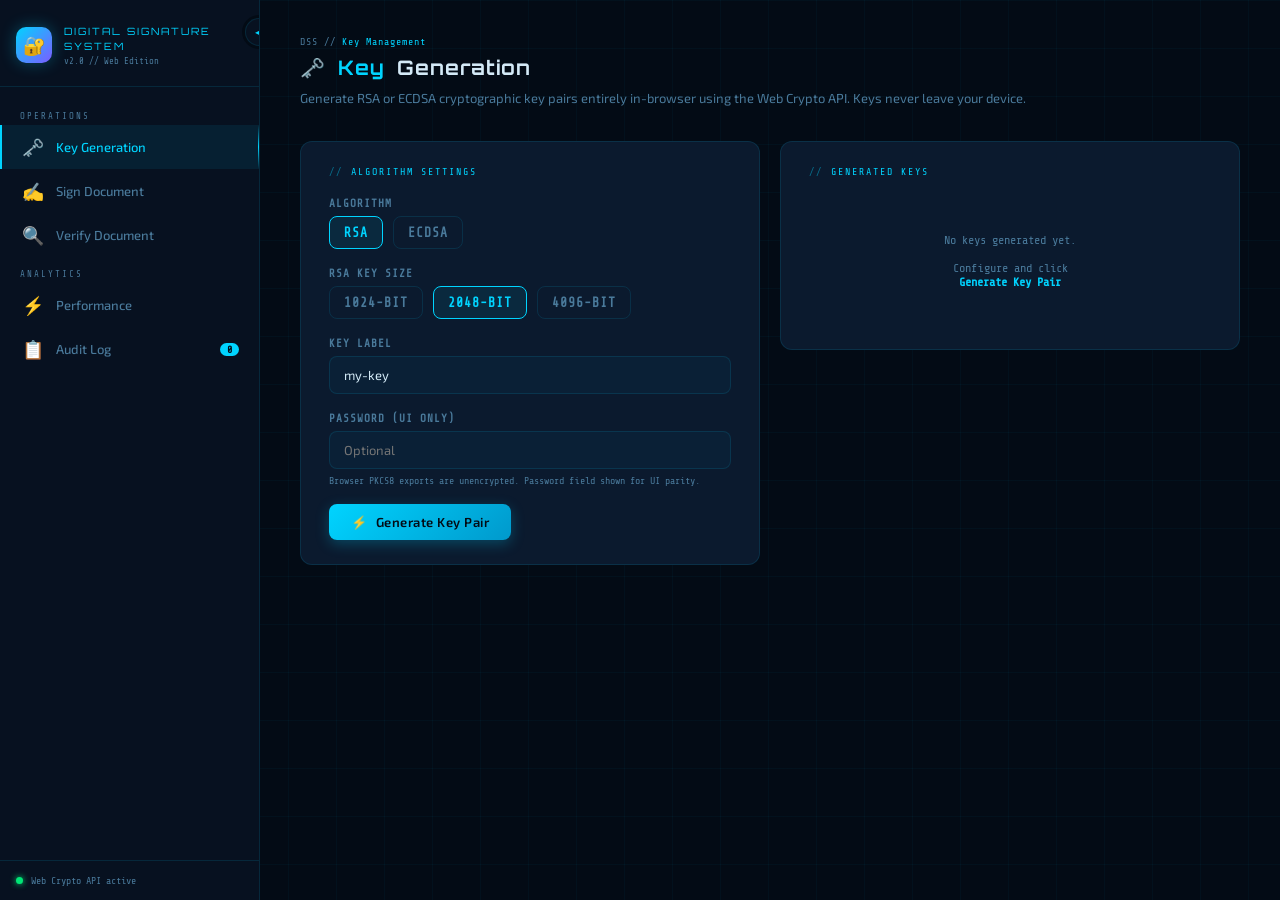
==== commit d351992c: "Update index.html" ====
--- a/index.html
+++ b/index.html
@@ -100,8 +100,8 @@
             <div class="form-row">
               <label>Algorithm</label>
               <div class="radio-group">
-                <label class="radio-opt"><input type="radio" name="kg-algo" value="RSA" checked onchange="toggleKeySize()"> RSA-PSS</label>
-                <label class="radio-opt"><input type="radio" name="kg-algo" value="ECDSA" onchange="toggleKeySize()"> ECDSA P-256</label>
+                <label class="radio-opt"><input type="radio" name="kg-algo" value="RSA" checked onchange="toggleKeySize()"> RSA</label>
+                <label class="radio-opt"><input type="radio" name="kg-algo" value="ECDSA" onchange="toggleKeySize()"> ECDSA</label>
               </div>
             </div>
 
@@ -464,4 +464,4 @@
 
 <script src="app.js"></script>
 </body>
-</html>+</html>
